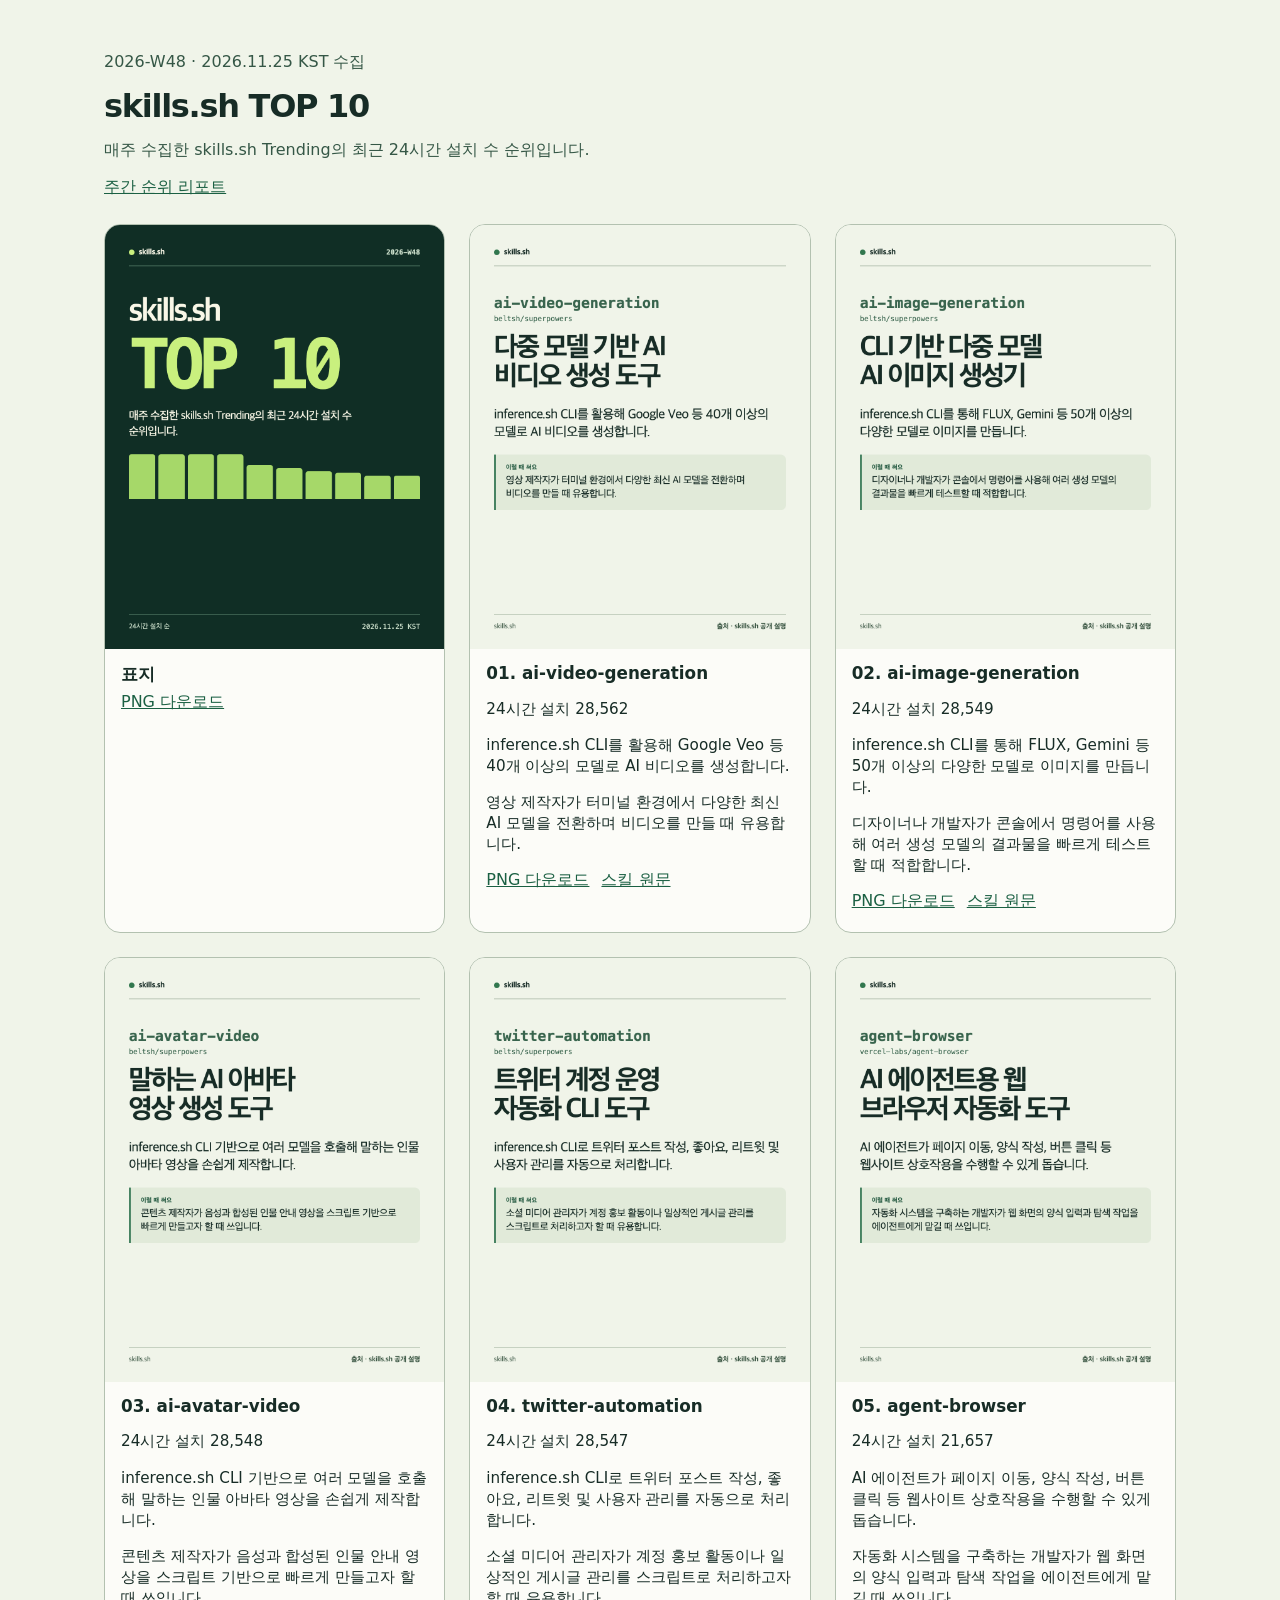
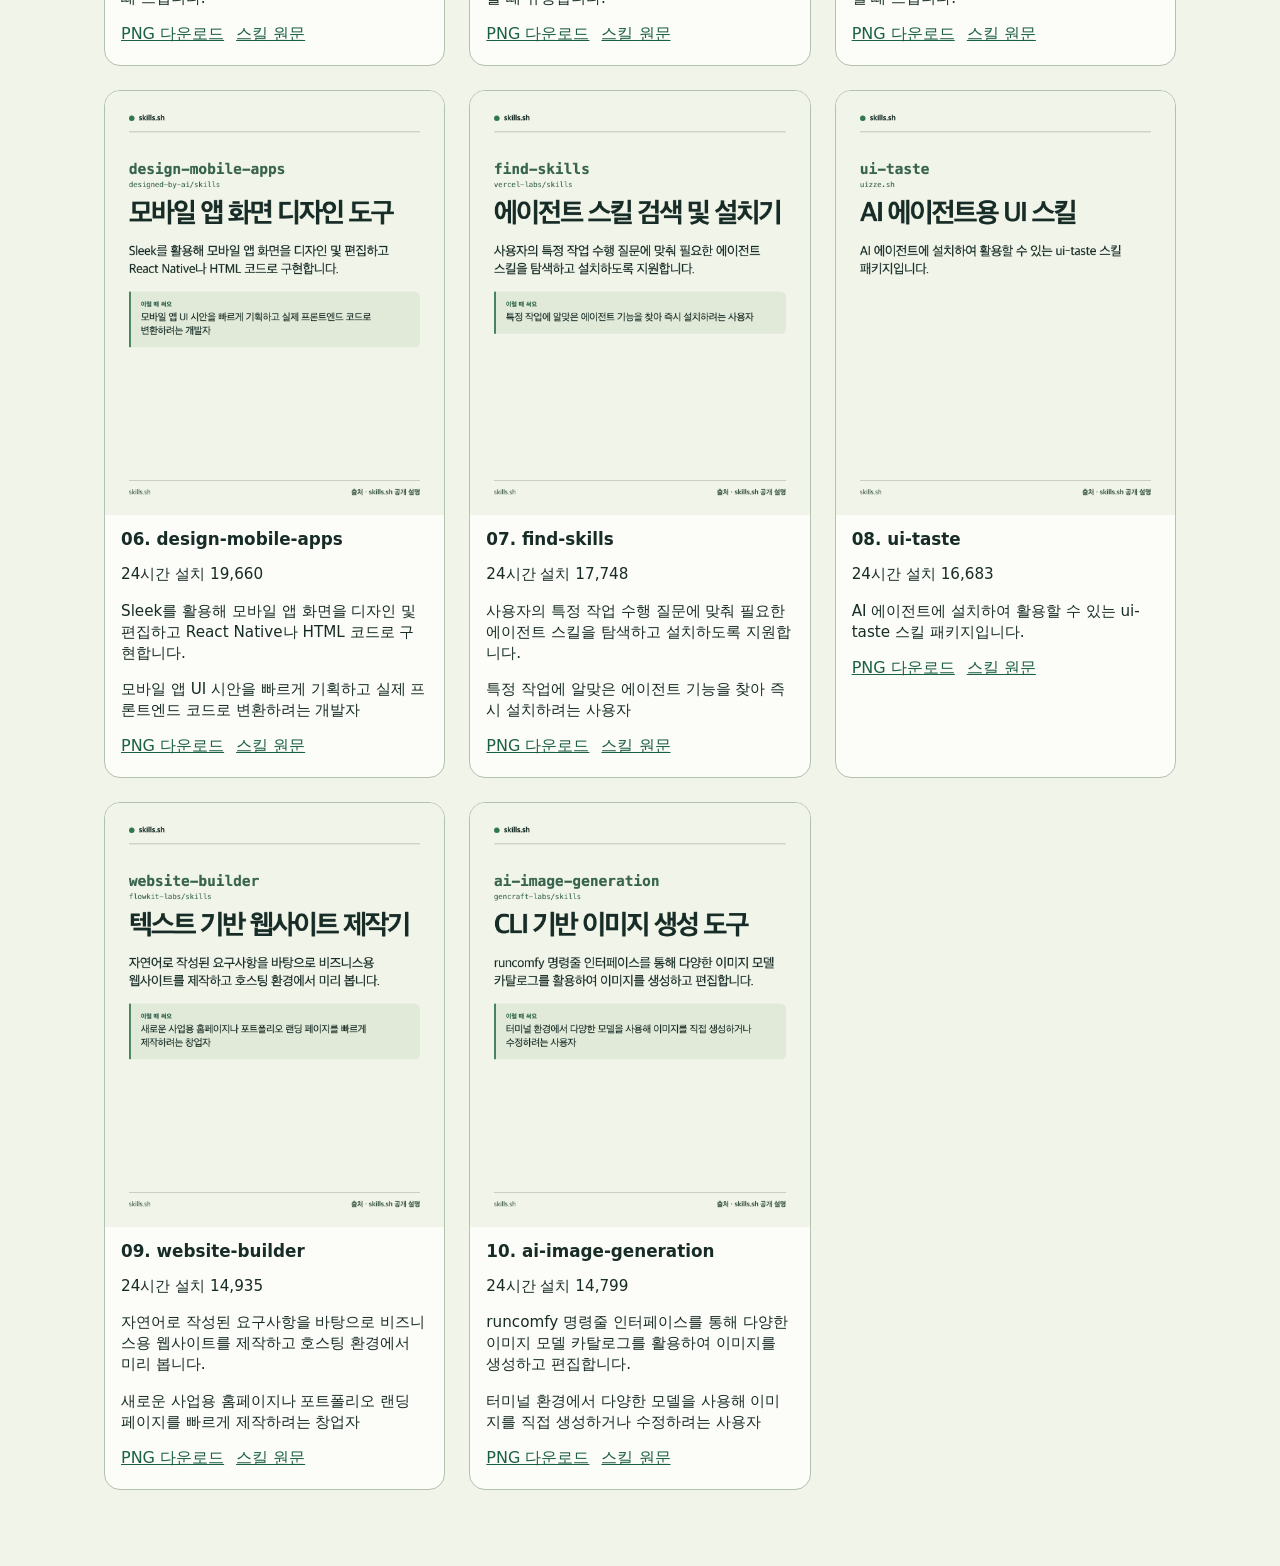
==== card-news/skills-sh/2026-W48/index.html @ 60966335 "[feat] 스킬 순위 탭과 카드뉴스 재사용 추가 - 두 스킬 순위의 주차별 상위 10개와 카드뉴스를 출처별로 제공 - 다시 순위권에 든 스킬의 기존 문구와 이미지를 재사용 - 페" ====
<!doctype html><html lang="ko"><meta charset="utf-8">
    <meta name="viewport" content="width=device-width, initial-scale=1"><title>2026-W48 skills.sh 카드뉴스</title>
    <style>
    *{box-sizing:border-box}body{max-width:1120px;margin:auto;padding:36px 24px 60px;background:#f0f4e9;color:#172c26;font-family:system-ui,sans-serif}
    header{margin-bottom:26px}header p{color:#355746}h1{margin:.3em 0;line-height:1.1;letter-spacing:-.04em}a{color:#1b6043}
    .grid{display:grid;grid-template-columns:repeat(auto-fit,minmax(min(100%,280px),1fr));gap:24px;list-style:none;padding:0}
    li{background:#fcfcf8;border:1px solid #b3c1b0;border-radius:16px;overflow:hidden}img{display:block;width:100%;height:auto}
    .caption{padding:14px 16px 20px}h2{font-size:1.05rem;margin:0 0 6px;overflow-wrap:anywhere}.caption p{font-size:.95rem}.links{display:flex;flex-wrap:wrap;gap:12px}
    </style><main><header><p>2026-W48 · 2026.11.25 KST 수집</p>
    <h1>skills.sh TOP 10</h1><p>매주 수집한 skills.sh Trending의 최근 24시간 설치 수 순위입니다.</p>
    <a href="../../../skills-sh/weeks/2026-W48.html">주간 순위 리포트</a></header>
    <ol class="grid"><li><img src="00-cover.png" width="1080" height="1350" alt="skills.sh TOP 10 표지"><div class="caption"><h2>표지</h2><a href="00-cover.png" download>PNG 다운로드</a></div></li><li><img src="01.png" width="1080" height="1350" loading="lazy" alt="1위 ai-video-generation, 24시간 설치 28,562. 다중 모델 기반 AI 비디오 생성 도구">
        <div class="caption"><h2>01. ai-video-generation</h2><p>24시간 설치 28,562</p><p>inference.sh CLI를 활용해 Google Veo 등 40개 이상의 모델로 AI 비디오를 생성합니다.</p><p>영상 제작자가 터미널 환경에서 다양한 최신 AI 모델을 전환하며 비디오를 만들 때 유용합니다.</p>
        <div class="links"><a href="01.png" download>PNG 다운로드</a><a href="https://www.skills.sh/beltsh/superpowers/ai-video-generation">스킬 원문</a></div></div></li><li><img src="02.png" width="1080" height="1350" loading="lazy" alt="2위 ai-image-generation, 24시간 설치 28,549. CLI 기반 다중 모델 AI 이미지 생성기">
        <div class="caption"><h2>02. ai-image-generation</h2><p>24시간 설치 28,549</p><p>inference.sh CLI를 통해 FLUX, Gemini 등 50개 이상의 다양한 모델로 이미지를 만듭니다.</p><p>디자이너나 개발자가 콘솔에서 명령어를 사용해 여러 생성 모델의 결과물을 빠르게 테스트할 때 적합합니다.</p>
        <div class="links"><a href="02.png" download>PNG 다운로드</a><a href="https://www.skills.sh/beltsh/superpowers/ai-image-generation">스킬 원문</a></div></div></li><li><img src="03.png" width="1080" height="1350" loading="lazy" alt="3위 ai-avatar-video, 24시간 설치 28,548. 말하는 AI 아바타 영상 생성 도구">
        <div class="caption"><h2>03. ai-avatar-video</h2><p>24시간 설치 28,548</p><p>inference.sh CLI 기반으로 여러 모델을 호출해 말하는 인물 아바타 영상을 손쉽게 제작합니다.</p><p>콘텐츠 제작자가 음성과 합성된 인물 안내 영상을 스크립트 기반으로 빠르게 만들고자 할 때 쓰입니다.</p>
        <div class="links"><a href="03.png" download>PNG 다운로드</a><a href="https://www.skills.sh/beltsh/superpowers/ai-avatar-video">스킬 원문</a></div></div></li><li><img src="04.png" width="1080" height="1350" loading="lazy" alt="4위 twitter-automation, 24시간 설치 28,547. 트위터 계정 운영 자동화 CLI 도구">
        <div class="caption"><h2>04. twitter-automation</h2><p>24시간 설치 28,547</p><p>inference.sh CLI로 트위터 포스트 작성, 좋아요, 리트윗 및 사용자 관리를 자동으로 처리합니다.</p><p>소셜 미디어 관리자가 계정 홍보 활동이나 일상적인 게시글 관리를 스크립트로 처리하고자 할 때 유용합니다.</p>
        <div class="links"><a href="04.png" download>PNG 다운로드</a><a href="https://www.skills.sh/beltsh/superpowers/twitter-automation">스킬 원문</a></div></div></li><li><img src="05.png" width="1080" height="1350" loading="lazy" alt="5위 agent-browser, 24시간 설치 21,657. AI 에이전트용 웹 브라우저 자동화 도구">
        <div class="caption"><h2>05. agent-browser</h2><p>24시간 설치 21,657</p><p>AI 에이전트가 페이지 이동, 양식 작성, 버튼 클릭 등 웹사이트 상호작용을 수행할 수 있게 돕습니다.</p><p>자동화 시스템을 구축하는 개발자가 웹 화면의 양식 입력과 탐색 작업을 에이전트에게 맡길 때 쓰입니다.</p>
        <div class="links"><a href="05.png" download>PNG 다운로드</a><a href="https://www.skills.sh/vercel-labs/agent-browser/agent-browser">스킬 원문</a></div></div></li><li><img src="06.png" width="1080" height="1350" loading="lazy" alt="6위 design-mobile-apps, 24시간 설치 19,660. 모바일 앱 화면 디자인 도구">
        <div class="caption"><h2>06. design-mobile-apps</h2><p>24시간 설치 19,660</p><p>Sleek를 활용해 모바일 앱 화면을 디자인 및 편집하고 React Native나 HTML 코드로 구현합니다.</p><p>모바일 앱 UI 시안을 빠르게 기획하고 실제 프론트엔드 코드로 변환하려는 개발자</p>
        <div class="links"><a href="06.png" download>PNG 다운로드</a><a href="https://www.skills.sh/designed-by-ai/skills/design-mobile-apps">스킬 원문</a></div></div></li><li><img src="07.png" width="1080" height="1350" loading="lazy" alt="7위 find-skills, 24시간 설치 17,748. 에이전트 스킬 검색 및 설치기">
        <div class="caption"><h2>07. find-skills</h2><p>24시간 설치 17,748</p><p>사용자의 특정 작업 수행 질문에 맞춰 필요한 에이전트 스킬을 탐색하고 설치하도록 지원합니다.</p><p>특정 작업에 알맞은 에이전트 기능을 찾아 즉시 설치하려는 사용자</p>
        <div class="links"><a href="07.png" download>PNG 다운로드</a><a href="https://www.skills.sh/vercel-labs/skills/find-skills">스킬 원문</a></div></div></li><li><img src="08.png" width="1080" height="1350" loading="lazy" alt="8위 ui-taste, 24시간 설치 16,683. AI 에이전트용 UI 스킬">
        <div class="caption"><h2>08. ui-taste</h2><p>24시간 설치 16,683</p><p>AI 에이전트에 설치하여 활용할 수 있는 ui-taste 스킬 패키지입니다.</p>
        <div class="links"><a href="08.png" download>PNG 다운로드</a><a href="https://www.skills.sh/site/uizze.sh/ui-taste">스킬 원문</a></div></div></li><li><img src="09.png" width="1080" height="1350" loading="lazy" alt="9위 website-builder, 24시간 설치 14,935. 텍스트 기반 웹사이트 제작기">
        <div class="caption"><h2>09. website-builder</h2><p>24시간 설치 14,935</p><p>자연어로 작성된 요구사항을 바탕으로 비즈니스용 웹사이트를 제작하고 호스팅 환경에서 미리 봅니다.</p><p>새로운 사업용 홈페이지나 포트폴리오 랜딩 페이지를 빠르게 제작하려는 창업자</p>
        <div class="links"><a href="09.png" download>PNG 다운로드</a><a href="https://www.skills.sh/flowkit-labs/skills/website-builder">스킬 원문</a></div></div></li><li><img src="10.png" width="1080" height="1350" loading="lazy" alt="10위 ai-image-generation, 24시간 설치 14,799. CLI 기반 이미지 생성 도구">
        <div class="caption"><h2>10. ai-image-generation</h2><p>24시간 설치 14,799</p><p>runcomfy 명령줄 인터페이스를 통해 다양한 이미지 모델 카탈로그를 활용하여 이미지를 생성하고 편집합니다.</p><p>터미널 환경에서 다양한 모델을 사용해 이미지를 직접 생성하거나 수정하려는 사용자</p>
        <div class="links"><a href="10.png" download>PNG 다운로드</a><a href="https://www.skills.sh/gencraft-labs/skills/ai-image-generation">스킬 원문</a></div></div></li></ol></main></html>
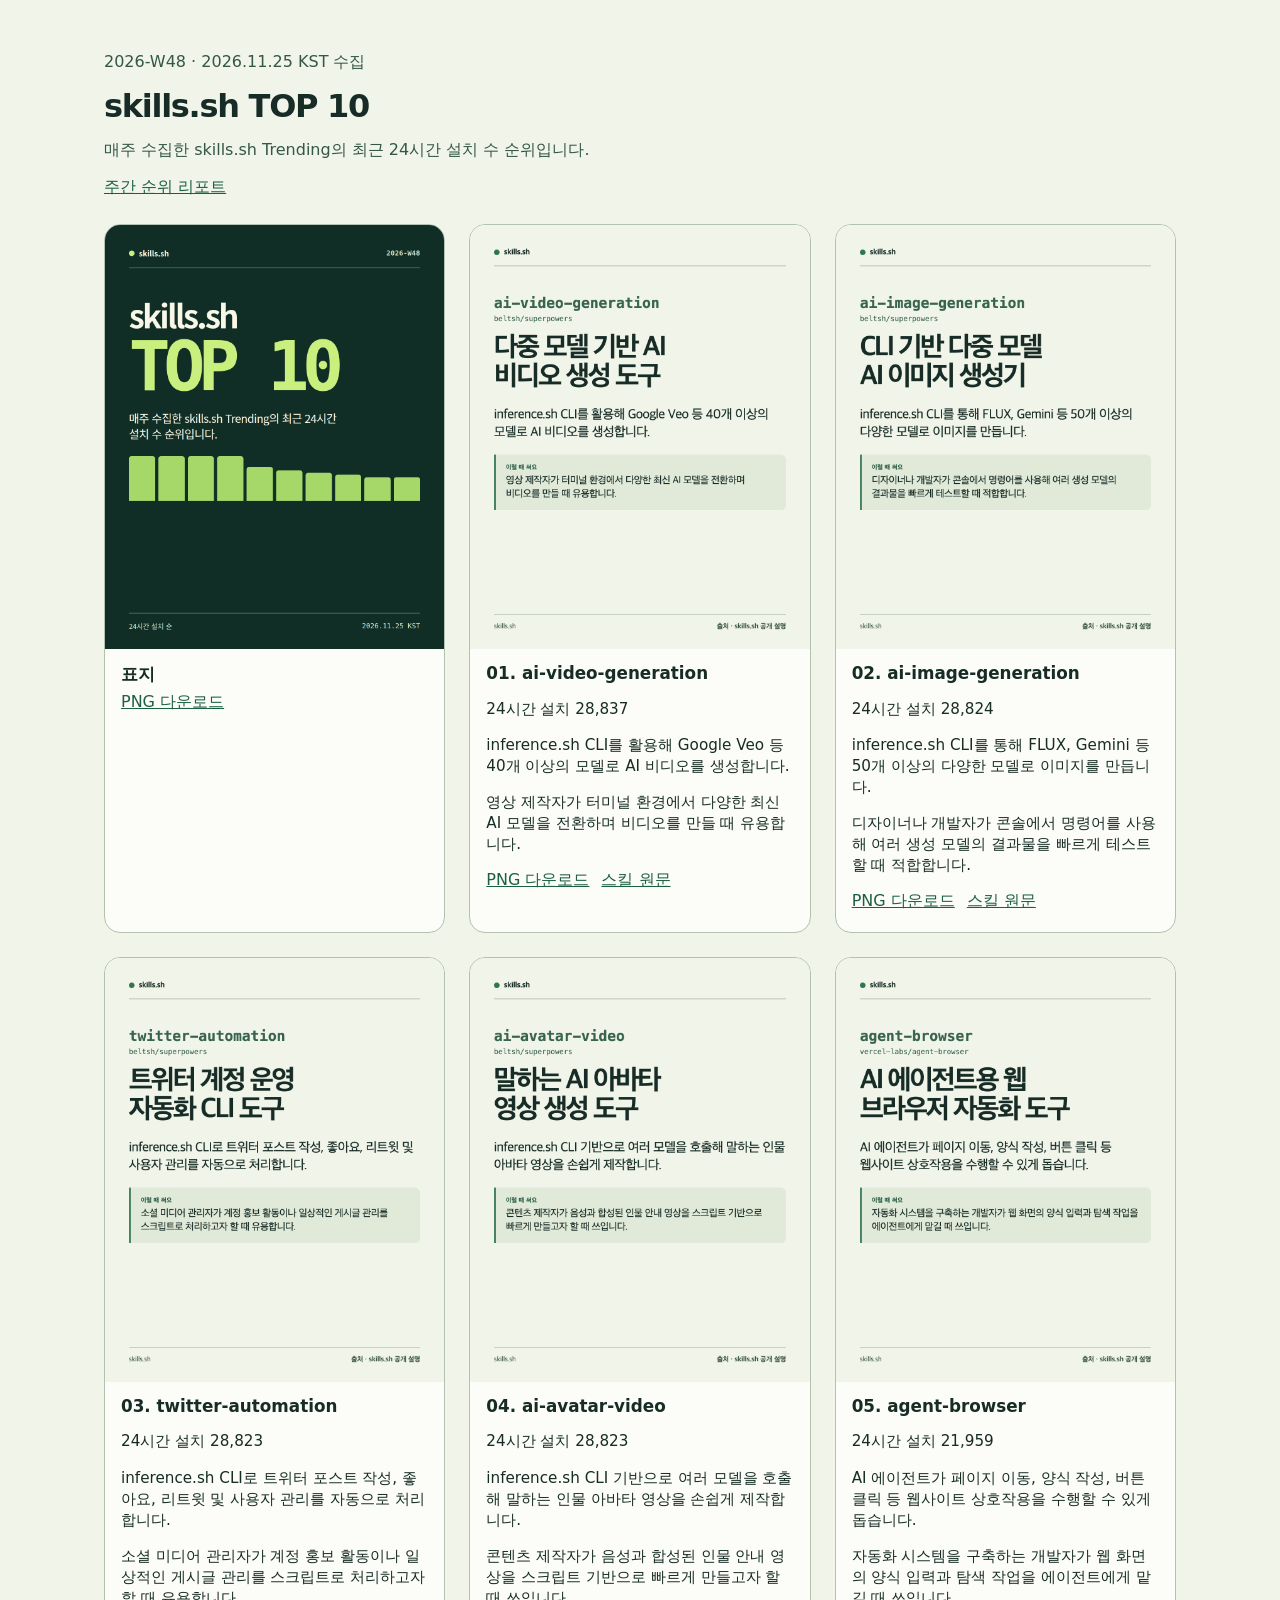
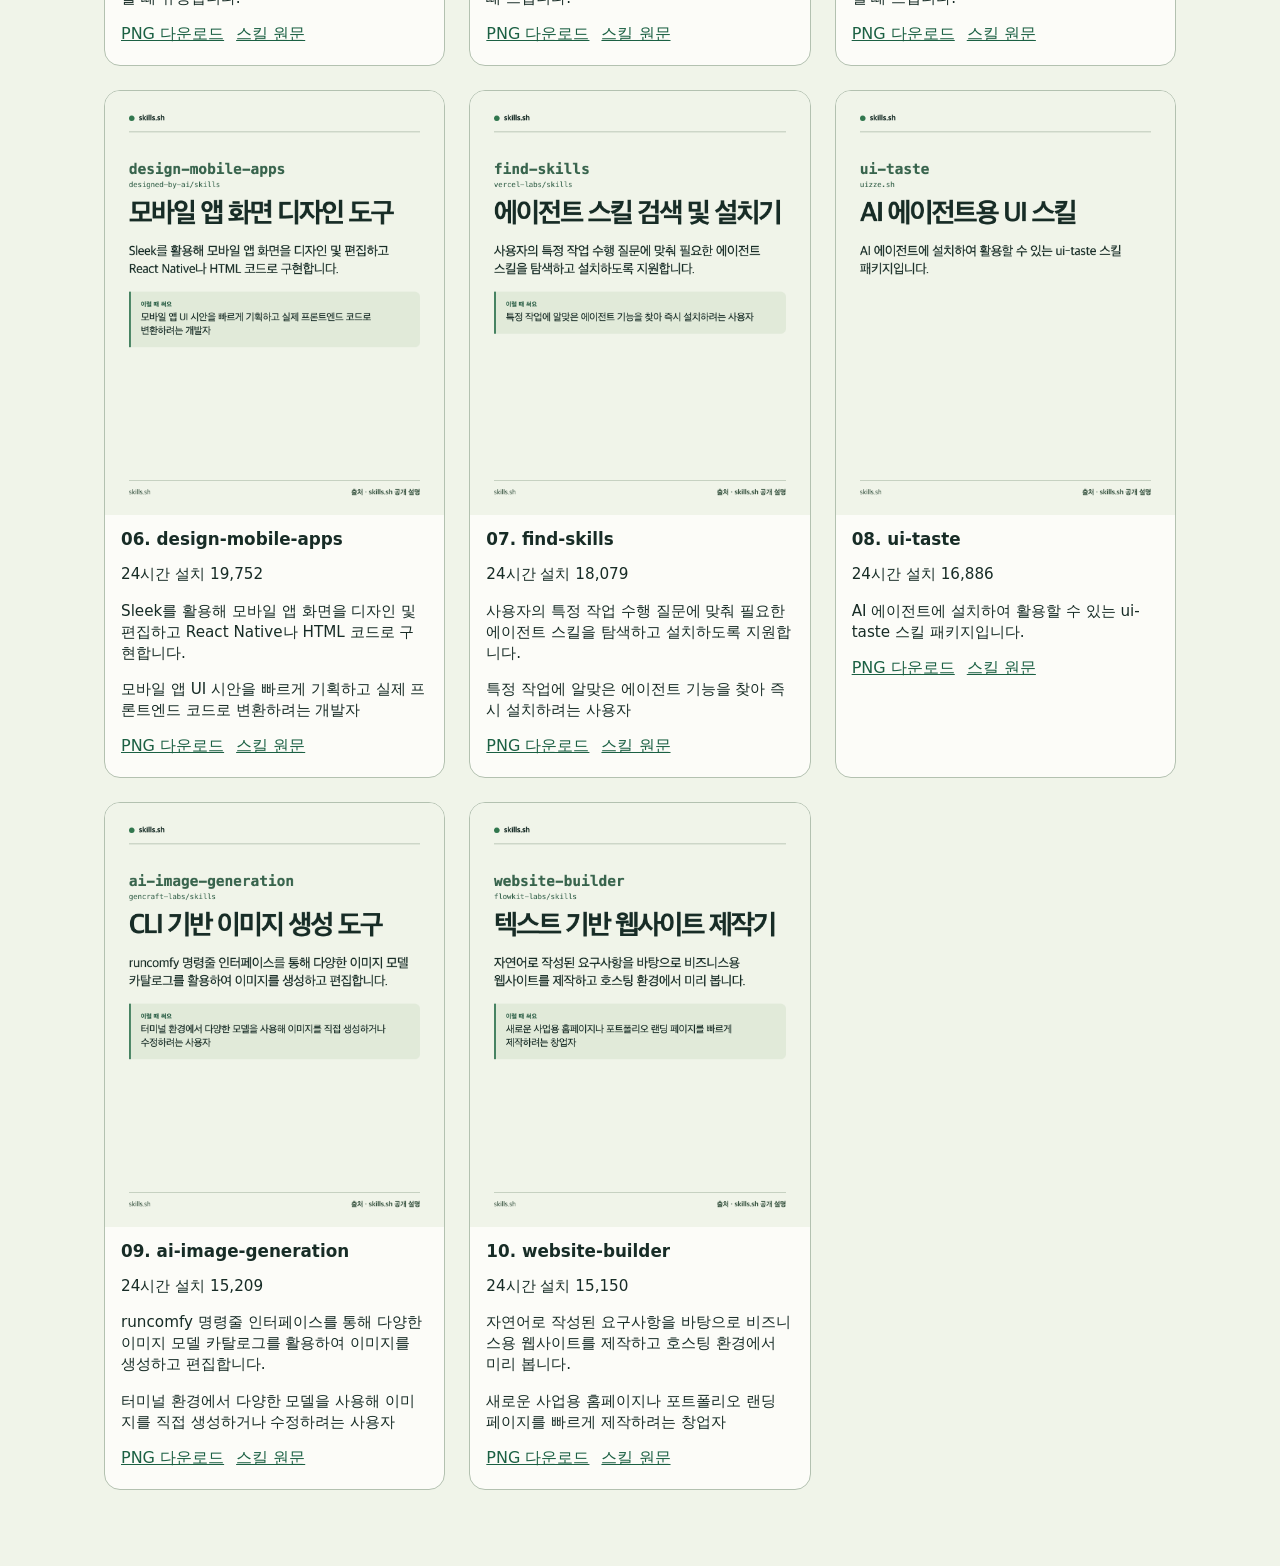
==== commit 698ebad5: "[update] 주간 트렌드 리포트와 카드뉴스 갱신 - GitHub Trending과 스킬 순위의 주차별 스냅샷 및 완성된 카드뉴스 반영" ====
--- a/card-news/skills-sh/2026-W48/index.html
+++ b/card-news/skills-sh/2026-W48/index.html
@@ -9,24 +9,24 @@
     </style><main><header><p>2026-W48 · 2026.11.25 KST 수집</p>
     <h1>skills.sh TOP 10</h1><p>매주 수집한 skills.sh Trending의 최근 24시간 설치 수 순위입니다.</p>
     <a href="../../../skills-sh/weeks/2026-W48.html">주간 순위 리포트</a></header>
-    <ol class="grid"><li><img src="00-cover.png" width="1080" height="1350" alt="skills.sh TOP 10 표지"><div class="caption"><h2>표지</h2><a href="00-cover.png" download>PNG 다운로드</a></div></li><li><img src="01.png" width="1080" height="1350" loading="lazy" alt="1위 ai-video-generation, 24시간 설치 28,562. 다중 모델 기반 AI 비디오 생성 도구">
-        <div class="caption"><h2>01. ai-video-generation</h2><p>24시간 설치 28,562</p><p>inference.sh CLI를 활용해 Google Veo 등 40개 이상의 모델로 AI 비디오를 생성합니다.</p><p>영상 제작자가 터미널 환경에서 다양한 최신 AI 모델을 전환하며 비디오를 만들 때 유용합니다.</p>
-        <div class="links"><a href="01.png" download>PNG 다운로드</a><a href="https://www.skills.sh/beltsh/superpowers/ai-video-generation">스킬 원문</a></div></div></li><li><img src="02.png" width="1080" height="1350" loading="lazy" alt="2위 ai-image-generation, 24시간 설치 28,549. CLI 기반 다중 모델 AI 이미지 생성기">
-        <div class="caption"><h2>02. ai-image-generation</h2><p>24시간 설치 28,549</p><p>inference.sh CLI를 통해 FLUX, Gemini 등 50개 이상의 다양한 모델로 이미지를 만듭니다.</p><p>디자이너나 개발자가 콘솔에서 명령어를 사용해 여러 생성 모델의 결과물을 빠르게 테스트할 때 적합합니다.</p>
-        <div class="links"><a href="02.png" download>PNG 다운로드</a><a href="https://www.skills.sh/beltsh/superpowers/ai-image-generation">스킬 원문</a></div></div></li><li><img src="03.png" width="1080" height="1350" loading="lazy" alt="3위 ai-avatar-video, 24시간 설치 28,548. 말하는 AI 아바타 영상 생성 도구">
-        <div class="caption"><h2>03. ai-avatar-video</h2><p>24시간 설치 28,548</p><p>inference.sh CLI 기반으로 여러 모델을 호출해 말하는 인물 아바타 영상을 손쉽게 제작합니다.</p><p>콘텐츠 제작자가 음성과 합성된 인물 안내 영상을 스크립트 기반으로 빠르게 만들고자 할 때 쓰입니다.</p>
-        <div class="links"><a href="03.png" download>PNG 다운로드</a><a href="https://www.skills.sh/beltsh/superpowers/ai-avatar-video">스킬 원문</a></div></div></li><li><img src="04.png" width="1080" height="1350" loading="lazy" alt="4위 twitter-automation, 24시간 설치 28,547. 트위터 계정 운영 자동화 CLI 도구">
-        <div class="caption"><h2>04. twitter-automation</h2><p>24시간 설치 28,547</p><p>inference.sh CLI로 트위터 포스트 작성, 좋아요, 리트윗 및 사용자 관리를 자동으로 처리합니다.</p><p>소셜 미디어 관리자가 계정 홍보 활동이나 일상적인 게시글 관리를 스크립트로 처리하고자 할 때 유용합니다.</p>
-        <div class="links"><a href="04.png" download>PNG 다운로드</a><a href="https://www.skills.sh/beltsh/superpowers/twitter-automation">스킬 원문</a></div></div></li><li><img src="05.png" width="1080" height="1350" loading="lazy" alt="5위 agent-browser, 24시간 설치 21,657. AI 에이전트용 웹 브라우저 자동화 도구">
-        <div class="caption"><h2>05. agent-browser</h2><p>24시간 설치 21,657</p><p>AI 에이전트가 페이지 이동, 양식 작성, 버튼 클릭 등 웹사이트 상호작용을 수행할 수 있게 돕습니다.</p><p>자동화 시스템을 구축하는 개발자가 웹 화면의 양식 입력과 탐색 작업을 에이전트에게 맡길 때 쓰입니다.</p>
-        <div class="links"><a href="05.png" download>PNG 다운로드</a><a href="https://www.skills.sh/vercel-labs/agent-browser/agent-browser">스킬 원문</a></div></div></li><li><img src="06.png" width="1080" height="1350" loading="lazy" alt="6위 design-mobile-apps, 24시간 설치 19,660. 모바일 앱 화면 디자인 도구">
-        <div class="caption"><h2>06. design-mobile-apps</h2><p>24시간 설치 19,660</p><p>Sleek를 활용해 모바일 앱 화면을 디자인 및 편집하고 React Native나 HTML 코드로 구현합니다.</p><p>모바일 앱 UI 시안을 빠르게 기획하고 실제 프론트엔드 코드로 변환하려는 개발자</p>
-        <div class="links"><a href="06.png" download>PNG 다운로드</a><a href="https://www.skills.sh/designed-by-ai/skills/design-mobile-apps">스킬 원문</a></div></div></li><li><img src="07.png" width="1080" height="1350" loading="lazy" alt="7위 find-skills, 24시간 설치 17,748. 에이전트 스킬 검색 및 설치기">
-        <div class="caption"><h2>07. find-skills</h2><p>24시간 설치 17,748</p><p>사용자의 특정 작업 수행 질문에 맞춰 필요한 에이전트 스킬을 탐색하고 설치하도록 지원합니다.</p><p>특정 작업에 알맞은 에이전트 기능을 찾아 즉시 설치하려는 사용자</p>
-        <div class="links"><a href="07.png" download>PNG 다운로드</a><a href="https://www.skills.sh/vercel-labs/skills/find-skills">스킬 원문</a></div></div></li><li><img src="08.png" width="1080" height="1350" loading="lazy" alt="8위 ui-taste, 24시간 설치 16,683. AI 에이전트용 UI 스킬">
-        <div class="caption"><h2>08. ui-taste</h2><p>24시간 설치 16,683</p><p>AI 에이전트에 설치하여 활용할 수 있는 ui-taste 스킬 패키지입니다.</p>
-        <div class="links"><a href="08.png" download>PNG 다운로드</a><a href="https://www.skills.sh/site/uizze.sh/ui-taste">스킬 원문</a></div></div></li><li><img src="09.png" width="1080" height="1350" loading="lazy" alt="9위 website-builder, 24시간 설치 14,935. 텍스트 기반 웹사이트 제작기">
-        <div class="caption"><h2>09. website-builder</h2><p>24시간 설치 14,935</p><p>자연어로 작성된 요구사항을 바탕으로 비즈니스용 웹사이트를 제작하고 호스팅 환경에서 미리 봅니다.</p><p>새로운 사업용 홈페이지나 포트폴리오 랜딩 페이지를 빠르게 제작하려는 창업자</p>
-        <div class="links"><a href="09.png" download>PNG 다운로드</a><a href="https://www.skills.sh/flowkit-labs/skills/website-builder">스킬 원문</a></div></div></li><li><img src="10.png" width="1080" height="1350" loading="lazy" alt="10위 ai-image-generation, 24시간 설치 14,799. CLI 기반 이미지 생성 도구">
-        <div class="caption"><h2>10. ai-image-generation</h2><p>24시간 설치 14,799</p><p>runcomfy 명령줄 인터페이스를 통해 다양한 이미지 모델 카탈로그를 활용하여 이미지를 생성하고 편집합니다.</p><p>터미널 환경에서 다양한 모델을 사용해 이미지를 직접 생성하거나 수정하려는 사용자</p>
-        <div class="links"><a href="10.png" download>PNG 다운로드</a><a href="https://www.skills.sh/gencraft-labs/skills/ai-image-generation">스킬 원문</a></div></div></li></ol></main></html>+    <ol class="grid"><li><img src="00-cover.png" width="1080" height="1350" alt="skills.sh TOP 10 표지"><div class="caption"><h2>표지</h2><a href="00-cover.png" download>PNG 다운로드</a></div></li><li><img src="01.png" width="1080" height="1350" loading="lazy" alt="1위 ai-video-generation, 24시간 설치 28,837. 다중 모델 기반 AI 비디오 생성 도구">
+        <div class="caption"><h2>01. ai-video-generation</h2><p>24시간 설치 28,837</p><p>inference.sh CLI를 활용해 Google Veo 등 40개 이상의 모델로 AI 비디오를 생성합니다.</p><p>영상 제작자가 터미널 환경에서 다양한 최신 AI 모델을 전환하며 비디오를 만들 때 유용합니다.</p>
+        <div class="links"><a href="01.png" download>PNG 다운로드</a><a href="https://www.skills.sh/beltsh/superpowers/ai-video-generation">스킬 원문</a></div></div></li><li><img src="02.png" width="1080" height="1350" loading="lazy" alt="2위 ai-image-generation, 24시간 설치 28,824. CLI 기반 다중 모델 AI 이미지 생성기">
+        <div class="caption"><h2>02. ai-image-generation</h2><p>24시간 설치 28,824</p><p>inference.sh CLI를 통해 FLUX, Gemini 등 50개 이상의 다양한 모델로 이미지를 만듭니다.</p><p>디자이너나 개발자가 콘솔에서 명령어를 사용해 여러 생성 모델의 결과물을 빠르게 테스트할 때 적합합니다.</p>
+        <div class="links"><a href="02.png" download>PNG 다운로드</a><a href="https://www.skills.sh/beltsh/superpowers/ai-image-generation">스킬 원문</a></div></div></li><li><img src="03.png" width="1080" height="1350" loading="lazy" alt="3위 twitter-automation, 24시간 설치 28,823. 트위터 계정 운영 자동화 CLI 도구">
+        <div class="caption"><h2>03. twitter-automation</h2><p>24시간 설치 28,823</p><p>inference.sh CLI로 트위터 포스트 작성, 좋아요, 리트윗 및 사용자 관리를 자동으로 처리합니다.</p><p>소셜 미디어 관리자가 계정 홍보 활동이나 일상적인 게시글 관리를 스크립트로 처리하고자 할 때 유용합니다.</p>
+        <div class="links"><a href="03.png" download>PNG 다운로드</a><a href="https://www.skills.sh/beltsh/superpowers/twitter-automation">스킬 원문</a></div></div></li><li><img src="04.png" width="1080" height="1350" loading="lazy" alt="4위 ai-avatar-video, 24시간 설치 28,823. 말하는 AI 아바타 영상 생성 도구">
+        <div class="caption"><h2>04. ai-avatar-video</h2><p>24시간 설치 28,823</p><p>inference.sh CLI 기반으로 여러 모델을 호출해 말하는 인물 아바타 영상을 손쉽게 제작합니다.</p><p>콘텐츠 제작자가 음성과 합성된 인물 안내 영상을 스크립트 기반으로 빠르게 만들고자 할 때 쓰입니다.</p>
+        <div class="links"><a href="04.png" download>PNG 다운로드</a><a href="https://www.skills.sh/beltsh/superpowers/ai-avatar-video">스킬 원문</a></div></div></li><li><img src="05.png" width="1080" height="1350" loading="lazy" alt="5위 agent-browser, 24시간 설치 21,959. AI 에이전트용 웹 브라우저 자동화 도구">
+        <div class="caption"><h2>05. agent-browser</h2><p>24시간 설치 21,959</p><p>AI 에이전트가 페이지 이동, 양식 작성, 버튼 클릭 등 웹사이트 상호작용을 수행할 수 있게 돕습니다.</p><p>자동화 시스템을 구축하는 개발자가 웹 화면의 양식 입력과 탐색 작업을 에이전트에게 맡길 때 쓰입니다.</p>
+        <div class="links"><a href="05.png" download>PNG 다운로드</a><a href="https://www.skills.sh/vercel-labs/agent-browser/agent-browser">스킬 원문</a></div></div></li><li><img src="06.png" width="1080" height="1350" loading="lazy" alt="6위 design-mobile-apps, 24시간 설치 19,752. 모바일 앱 화면 디자인 도구">
+        <div class="caption"><h2>06. design-mobile-apps</h2><p>24시간 설치 19,752</p><p>Sleek를 활용해 모바일 앱 화면을 디자인 및 편집하고 React Native나 HTML 코드로 구현합니다.</p><p>모바일 앱 UI 시안을 빠르게 기획하고 실제 프론트엔드 코드로 변환하려는 개발자</p>
+        <div class="links"><a href="06.png" download>PNG 다운로드</a><a href="https://www.skills.sh/designed-by-ai/skills/design-mobile-apps">스킬 원문</a></div></div></li><li><img src="07.png" width="1080" height="1350" loading="lazy" alt="7위 find-skills, 24시간 설치 18,079. 에이전트 스킬 검색 및 설치기">
+        <div class="caption"><h2>07. find-skills</h2><p>24시간 설치 18,079</p><p>사용자의 특정 작업 수행 질문에 맞춰 필요한 에이전트 스킬을 탐색하고 설치하도록 지원합니다.</p><p>특정 작업에 알맞은 에이전트 기능을 찾아 즉시 설치하려는 사용자</p>
+        <div class="links"><a href="07.png" download>PNG 다운로드</a><a href="https://www.skills.sh/vercel-labs/skills/find-skills">스킬 원문</a></div></div></li><li><img src="08.png" width="1080" height="1350" loading="lazy" alt="8위 ui-taste, 24시간 설치 16,886. AI 에이전트용 UI 스킬">
+        <div class="caption"><h2>08. ui-taste</h2><p>24시간 설치 16,886</p><p>AI 에이전트에 설치하여 활용할 수 있는 ui-taste 스킬 패키지입니다.</p>
+        <div class="links"><a href="08.png" download>PNG 다운로드</a><a href="https://www.skills.sh/site/uizze.sh/ui-taste">스킬 원문</a></div></div></li><li><img src="09.png" width="1080" height="1350" loading="lazy" alt="9위 ai-image-generation, 24시간 설치 15,209. CLI 기반 이미지 생성 도구">
+        <div class="caption"><h2>09. ai-image-generation</h2><p>24시간 설치 15,209</p><p>runcomfy 명령줄 인터페이스를 통해 다양한 이미지 모델 카탈로그를 활용하여 이미지를 생성하고 편집합니다.</p><p>터미널 환경에서 다양한 모델을 사용해 이미지를 직접 생성하거나 수정하려는 사용자</p>
+        <div class="links"><a href="09.png" download>PNG 다운로드</a><a href="https://www.skills.sh/gencraft-labs/skills/ai-image-generation">스킬 원문</a></div></div></li><li><img src="10.png" width="1080" height="1350" loading="lazy" alt="10위 website-builder, 24시간 설치 15,150. 텍스트 기반 웹사이트 제작기">
+        <div class="caption"><h2>10. website-builder</h2><p>24시간 설치 15,150</p><p>자연어로 작성된 요구사항을 바탕으로 비즈니스용 웹사이트를 제작하고 호스팅 환경에서 미리 봅니다.</p><p>새로운 사업용 홈페이지나 포트폴리오 랜딩 페이지를 빠르게 제작하려는 창업자</p>
+        <div class="links"><a href="10.png" download>PNG 다운로드</a><a href="https://www.skills.sh/flowkit-labs/skills/website-builder">스킬 원문</a></div></div></li></ol></main></html>
